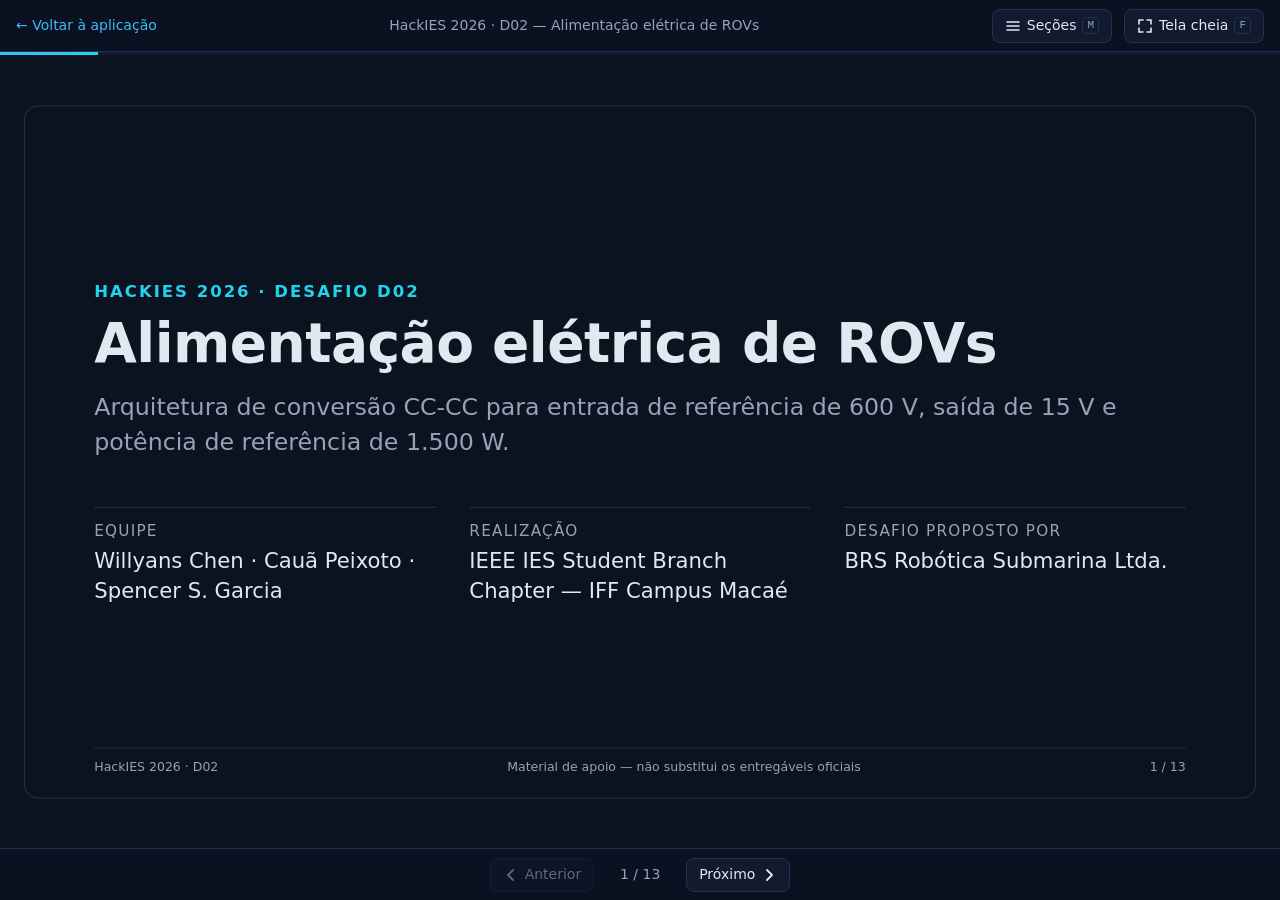
==== apresentacao.html @ ec5c9dd7 "Aplicação de gestão do projeto HackIES 2026 (D02) Painel, solicitações (Kanban), gastos com cotações" ====
<!DOCTYPE html>
<html lang="pt-BR">
<head>
<meta charset="utf-8">
<meta name="viewport" content="width=device-width, initial-scale=1">
<title>Apresentação D02 — HackIES 2026</title>
<meta name="description" content="Apresentação de apoio do Desafio D02 (Alimentação elétrica de ROVs) — HackIES 2026. Material de apoio; não substitui os entregáveis oficiais.">
<!--
  APRESENTAÇÃO D02 — HackIES 2026
  Arquivo único e autocontido (sem dependências externas). Abre via file:// e offline.

  COMO EDITAR
  - Cada slide é uma <section class="slide" data-title="..."> dentro de #stage.
    O atributo data-title alimenta o menu de seções. A ordem no HTML é a ordem dos slides.
  - Para adicionar um slide, copie uma <section> existente; numeração, menu e progresso se ajustam sozinhos.
  - Etiquetas de natureza da informação (use sempre que apresentar um dado):
      <span class="tag tag--guia">Confirmado no guia</span>
      <span class="tag tag--brs">Informado pela BRS</span>
      <span class="tag tag--calc">Cálculo teórico</span>
      <span class="tag tag--hip">Hipótese</span>
      <span class="tag tag--pend">Pendente</span>
      <span class="tag tag--dev">Em desenvolvimento</span>
  - Regra: não inserir resultados, gráficos, medições ou fotos que não existam.
    Simulação é simulação; estimativa é estimativa (ver guia, p. 2 e p. 6).

  ATALHOS: ←/→, PageUp/PageDown, Espaço (Shift+Espaço volta), Home/End, M (menu), F (tela cheia), Esc (fecha o menu).
  DEEP LINK: apresentacao.html#3 abre o slide 3.
-->
<style>
  :root {
    --bg: #0b1220;
    --surface: #111a2e;
    --surface-2: #16223b;
    --line: #23324f;
    --text: #e2e8f0;
    --muted: #94a3b8;
    --accent: #38bdf8;
    --accent-2: #22d3ee;
    --tag-guia: #22d3ee;
    --tag-brs: #60a5fa;
    --tag-calc: #a5b4fc;
    --tag-hip: #fbbf24;
    --tag-pend: #fb923c;
    --tag-dev: #94a3b8;
    --font: system-ui, -apple-system, "Segoe UI", Roboto, "Helvetica Neue", Arial, "Noto Sans", sans-serif;
    --mono: ui-monospace, SFMono-Regular, Consolas, "Liberation Mono", Menlo, monospace;
    --chrome-h: 52px;
  }
  * { box-sizing: border-box; }
  html, body { height: 100%; }
  body {
    margin: 0;
    background: var(--bg);
    color: var(--text);
    font-family: var(--font);
    line-height: 1.45;
    display: flex;
    flex-direction: column;
    overflow: hidden;
    -webkit-font-smoothing: antialiased;
  }
  a { color: var(--accent); }
  a:hover { color: var(--accent-2); }
  button { font: inherit; color: inherit; }
  :focus-visible { outline: 2px solid var(--accent-2); outline-offset: 2px; }

  /* ---------- Barra superior ---------- */
  .topbar {
    flex: 0 0 var(--chrome-h);
    display: flex;
    align-items: center;
    gap: 12px;
    padding: 0 16px;
    border-bottom: 1px solid var(--line);
    background: rgba(11, 18, 32, .92);
    transition: opacity .25s;
    z-index: 5;
  }
  .back { font-size: 14px; text-decoration: none; white-space: nowrap; }
  .topbar-title {
    flex: 1;
    min-width: 0;
    font-size: 14px;
    color: var(--muted);
    white-space: nowrap;
    overflow: hidden;
    text-overflow: ellipsis;
    text-align: center;
  }
  .icon-btn {
    display: inline-flex;
    align-items: center;
    gap: 6px;
    height: 34px;
    padding: 0 12px;
    border: 1px solid var(--line);
    border-radius: 8px;
    background: var(--surface);
    cursor: pointer;
    font-size: 14px;
  }
  .icon-btn:hover:not(:disabled) { border-color: var(--accent); }
  .icon-btn:disabled { opacity: .4; cursor: default; }
  .icon-btn svg { width: 16px; height: 16px; }
  .kbd { font-family: var(--mono); font-size: 11px; color: var(--muted); border: 1px solid var(--line); border-radius: 4px; padding: 0 4px; }

  /* ---------- Progresso ---------- */
  .progress { flex: 0 0 3px; background: var(--surface); }
  .progress-bar { height: 100%; width: 0; background: linear-gradient(90deg, var(--accent), var(--accent-2)); transition: width .2s; }

  /* ---------- Área de slides (padrão = celular: empilhado e rolável) ---------- */
  .viewport {
    flex: 1;
    min-height: 0;
    position: relative;
    overflow-y: auto;
    -webkit-overflow-scrolling: touch;
  }
  .stage { position: relative; width: 100%; font-size: 16px; padding: 20px 16px 16px; }
  .slide { display: none; }
  .slide.active { display: block; }
  .slide-footer {
    display: flex;
    justify-content: space-between;
    gap: 12px;
    margin-top: 28px;
    padding-top: 10px;
    border-top: 1px solid var(--line);
    font-size: 12px;
    color: var(--muted);
  }

  /* ---------- Controles inferiores ---------- */
  .controls {
    flex: 0 0 var(--chrome-h);
    display: flex;
    align-items: center;
    justify-content: center;
    gap: 14px;
    border-top: 1px solid var(--line);
    background: rgba(11, 18, 32, .92);
    transition: opacity .25s;
    z-index: 5;
  }
  .counter { min-width: 64px; text-align: center; font-variant-numeric: tabular-nums; font-size: 14px; color: var(--muted); }

  /* Em tela cheia, a interface some após alguns segundos sem movimento */
  body.is-fs.idle .topbar, body.is-fs.idle .controls { opacity: 0; pointer-events: none; }
  body.is-fs.idle { cursor: none; }

  /* ---------- Menu de seções ---------- */
  .backdrop { position: fixed; inset: 0; background: rgba(2, 6, 15, .55); opacity: 0; pointer-events: none; transition: opacity .2s; z-index: 9; }
  .backdrop.open { opacity: 1; pointer-events: auto; }
  .drawer {
    position: fixed;
    top: 0; left: 0; bottom: 0;
    width: min(340px, 88vw);
    background: var(--surface);
    border-right: 1px solid var(--line);
    transform: translateX(-102%);
    transition: transform .2s;
    z-index: 10;
    display: flex;
    flex-direction: column;
  }
  .drawer.open { transform: none; }
  .drawer-head { display: flex; align-items: center; justify-content: space-between; padding: 14px 16px; border-bottom: 1px solid var(--line); }
  .drawer-head h2 { margin: 0; font-size: 15px; }
  .drawer ol { list-style: none; margin: 0; padding: 8px; overflow-y: auto; flex: 1; }
  .drawer li button {
    width: 100%;
    display: flex;
    gap: 10px;
    align-items: baseline;
    text-align: left;
    padding: 9px 10px;
    border: 0;
    border-radius: 8px;
    background: transparent;
    cursor: pointer;
    font-size: 14px;
  }
  .drawer li button:hover { background: var(--surface-2); }
  .drawer li button[aria-current="true"] { background: var(--surface-2); color: var(--accent-2); }
  .drawer li .n { font-family: var(--mono); font-size: 12px; color: var(--muted); min-width: 22px; }
  .drawer-legend { border-top: 1px solid var(--line); padding: 12px 16px 16px; font-size: 12px; color: var(--muted); }
  .drawer-legend p { margin: 0 0 8px; }
  .drawer-legend .tags { display: flex; flex-wrap: wrap; gap: 6px; font-size: 18px; }

  /* ---------- Tipografia dos slides ---------- */
  .eyebrow { margin: 0 0 .4em; font-size: .78em; font-weight: 600; letter-spacing: .12em; text-transform: uppercase; color: var(--accent-2); }
  .slide h1 { margin: 0 0 .3em; font-size: 2.1em; line-height: 1.1; letter-spacing: -.01em; }
  .slide h2 { margin: 0 0 .55em; font-size: 1.55em; line-height: 1.15; letter-spacing: -.01em; }
  .slide h3 { margin: 0 0 .45em; font-size: 1em; color: var(--accent); }
  .slide p { margin: 0 0 .6em; }
  .slide ul, .slide ol.list { margin: 0 0 .6em; padding-left: 1.15em; }
  .slide li { margin: 0 0 .35em; }
  .lead { font-size: 1.12em; color: var(--muted); max-width: 46em; }
  .muted { color: var(--muted); }
  .small { font-size: .78em; }
  .source { font-size: .7em; color: var(--muted); margin-top: .8em; }
  .title-row { display: flex; flex-wrap: wrap; align-items: center; gap: .3em .6em; margin-bottom: .55em; }
  .title-row h2 { margin: 0; }

  /* ---------- Etiquetas ---------- */
  .tag {
    display: inline-flex;
    align-items: center;
    gap: .4em;
    font-size: .62em;
    font-weight: 600;
    letter-spacing: .02em;
    line-height: 1.5;
    padding: .1em .65em;
    border-radius: 999px;
    border: 1px solid currentColor;
    white-space: nowrap;
    vertical-align: middle;
  }
  .tag::before { content: ""; width: .5em; height: .5em; border-radius: 50%; background: currentColor; }
  .tag--guia { color: var(--tag-guia); }
  .tag--brs { color: var(--tag-brs); }
  .tag--calc { color: var(--tag-calc); }
  .tag--hip { color: var(--tag-hip); }
  .tag--pend { color: var(--tag-pend); }
  .tag--dev { color: var(--tag-dev); }

  /* ---------- Componentes ---------- */
  .grid { display: grid; gap: 1em; grid-template-columns: 1fr; }
  .card { background: var(--surface); border: 1px solid var(--line); border-radius: 12px; padding: .85em 1em; }
  .card > :last-child { margin-bottom: 0; }
  .card ul { font-size: .9em; }
  .card .card-head { display: flex; justify-content: space-between; align-items: center; gap: .5em; margin-bottom: .45em; }
  .card .card-head h3 { margin: 0; }
  .stat { background: var(--surface); border: 1px solid var(--line); border-radius: 12px; padding: .7em .9em; }
  .stat .value { display: block; font-size: 1.7em; font-weight: 700; color: var(--accent-2); font-variant-numeric: tabular-nums; line-height: 1.1; }
  .stat .label { display: block; font-size: .78em; color: var(--muted); }
  blockquote { margin: 0 0 .9em; padding: .6em 1em; border-left: 3px solid var(--accent); background: var(--surface); border-radius: 0 10px 10px 0; font-size: 1.02em; }
  blockquote cite { display: block; margin-top: .3em; font-style: normal; font-size: .72em; color: var(--muted); }
  table { width: 100%; border-collapse: collapse; font-size: .82em; }
  th, td { text-align: left; padding: .42em .6em; border-bottom: 1px solid var(--line); vertical-align: middle; }
  th { color: var(--muted); font-weight: 600; font-size: .9em; }
  td.num, th.num { text-align: right; font-variant-numeric: tabular-nums; white-space: nowrap; }
  .table-wrap { overflow-x: auto; }
  .formula { font-family: var(--mono); font-size: .82em; color: var(--muted); }
  .chips { display: flex; flex-wrap: wrap; gap: .5em; }
  .chip { background: var(--surface); border: 1px solid var(--line); border-radius: 10px; padding: .45em .8em; font-size: .9em; }
  .note { border: 1px dashed var(--line); border-radius: 10px; padding: .6em .9em; font-size: .82em; color: var(--muted); }

  /* Capa */
  .cover-grid { display: grid; gap: .8em; grid-template-columns: 1fr; margin-top: 1.6em; }
  .cover-grid div { border-top: 1px solid var(--line); padding-top: .6em; }
  .cover-grid .label { display: block; font-size: .72em; letter-spacing: .08em; text-transform: uppercase; color: var(--muted); margin-bottom: .2em; }

  /* Linha do tempo */
  .timeline { list-style: none; margin: 0; padding: 0; border-left: 2px solid var(--line); }
  .timeline li { position: relative; padding: 0 0 .85em 1.1em; margin: 0; }
  .timeline li::before { content: ""; position: absolute; left: -7px; top: .45em; width: 12px; height: 12px; border-radius: 50%; background: var(--bg); border: 2px solid var(--accent); }
  .timeline li.key::before { background: var(--accent-2); border-color: var(--accent-2); }
  .timeline .date { display: block; font-weight: 700; color: var(--accent-2); font-variant-numeric: tabular-nums; }
  .timeline .what { display: block; font-size: .92em; }

  /* Diagrama */
  .diagram { width: 100%; height: auto; display: block; }
  .diagram--h { display: none; }
  .diagram .blk { fill: var(--surface); stroke: #334155; stroke-width: 2; }
  .diagram .blk--key { stroke: var(--accent-2); stroke-width: 2.5; }
  .diagram .blk--ext { fill: var(--surface-2); }
  .diagram .bottle { fill: rgba(56, 189, 248, .05); stroke: var(--accent); stroke-width: 2; stroke-dasharray: 9 7; }
  .diagram .bottle-label { fill: var(--accent); font-size: 15px; font-weight: 700; letter-spacing: .04em; }
  .diagram .t-title { fill: var(--text); font-size: 19px; font-weight: 700; font-family: var(--font); }
  .diagram .t-sub { fill: var(--muted); font-size: 15px; font-family: var(--font); }
  .diagram .t-legend { fill: var(--muted); font-size: 15px; font-family: var(--font); }
  .diagram .arrow { stroke: var(--accent); stroke-width: 2.5; fill: none; }
  .diagram .arrowhead { fill: var(--accent); }

  /* ---------- Desktop: palco 16:9 escalável ---------- */
  @media (min-width: 900px) and (min-height: 500px) {
    .viewport { overflow: hidden; }
    .stage {
      position: absolute;
      left: 50%;
      top: 50%;
      width: 1280px;
      height: 720px;
      padding: 0;
      font-size: 22px;
      transform-origin: center center;
      transform: translate(-50%, -50%);
      background: var(--bg);
      border: 1px solid var(--line);
      border-radius: 14px;
      overflow: hidden;
    }
    .slide {
      display: block;
      position: absolute;
      inset: 0;
      padding: 52px 72px 70px;
      opacity: 0;
      visibility: hidden;
      transition: opacity .22s ease, visibility 0s linear .22s;
    }
    .slide.active { opacity: 1; visibility: visible; transition: opacity .22s ease, visibility 0s; }
    .slide-footer {
      position: absolute;
      left: 72px; right: 72px; bottom: 22px;
      margin: 0;
      font-size: 13px;
      z-index: 2;
    }
    .slide h1 { font-size: 2.6em; }
    .cols-2 { grid-template-columns: 1fr 1fr; }
    .cols-2-wide { grid-template-columns: 1.15fr .85fr; }
    .cols-3 { grid-template-columns: repeat(3, 1fr); }
    .cols-4 { grid-template-columns: repeat(4, 1fr); }
    .stats-3 { grid-template-columns: repeat(3, 1fr); }
    .cover-grid { grid-template-columns: repeat(3, 1fr); gap: 1.6em; }
    .slide.slide-cover { display: flex; flex-direction: column; justify-content: center; }
    .diagram--h { display: block; }
    .diagram--v { display: none; }
  }

  /* Telas estreitas: botões só com ícone na barra superior */
  @media (max-width: 640px) {
    .topbar { gap: 8px; padding: 0 12px; }
    .topbar-title { visibility: hidden; }
    .topbar .icon-btn .lbl, .topbar .kbd { display: none; }
    .topbar .icon-btn { padding: 0 10px; }
  }

  @media (prefers-reduced-motion: reduce) {
    *, *::before, *::after { transition: none !important; animation: none !important; }
  }

  @media print {
    body { display: block; overflow: visible; background: #fff; }
    .topbar, .controls, .progress, .drawer, .backdrop { display: none !important; }
    .viewport { overflow: visible; }
    .stage { position: static !important; transform: none !important; width: auto !important; height: auto !important; border: 0; }
    .slide { display: block !important; position: relative !important; opacity: 1 !important; visibility: visible !important; page-break-after: always; padding: 24px !important; }
  }
</style>
</head>
<body>

<header class="topbar">
  <a class="back" href="index.html#/">← Voltar à aplicação</a>
  <div class="topbar-title">HackIES 2026 · D02 — Alimentação elétrica de ROVs</div>
  <button class="icon-btn" id="btn-menu" type="button" aria-controls="menu" aria-expanded="false" aria-label="Menu de seções" title="Menu de seções (M)">
    <svg viewBox="0 0 16 16" aria-hidden="true"><path d="M2 4h12M2 8h12M2 12h12" stroke="currentColor" stroke-width="1.6" stroke-linecap="round"/></svg>
    <span class="lbl">Seções</span> <span class="kbd">M</span>
  </button>
  <button class="icon-btn" id="btn-fs" type="button" aria-label="Tela cheia" title="Tela cheia (F)">
    <svg viewBox="0 0 16 16" aria-hidden="true"><path d="M2 6V2h4M10 2h4v4M14 10v4h-4M6 14H2v-4" stroke="currentColor" stroke-width="1.6" fill="none" stroke-linecap="round"/></svg>
    <span class="lbl">Tela cheia</span> <span class="kbd">F</span>
  </button>
</header>

<div class="progress" role="progressbar" aria-label="Progresso da apresentação" aria-valuemin="1" aria-valuemax="13" aria-valuenow="1" id="progress">
  <div class="progress-bar" id="progress-bar"></div>
</div>

<main class="viewport" id="viewport">
  <div class="stage" id="stage" aria-roledescription="apresentação">

    <!-- ============================================================
         SLIDE 1 — CAPA
         ============================================================ -->
    <section class="slide slide-cover" data-title="Capa">
      <p class="eyebrow">HackIES 2026 · Desafio D02</p>
      <h1>Alimentação elétrica de ROVs</h1>
      <p class="lead">Arquitetura de conversão CC-CC para entrada de referência de 600 V, saída de 15 V e potência de referência de 1.500 W.</p>
      <div class="cover-grid">
        <div><span class="label">Equipe</span>Willyans Chen · Cauã Peixoto · Spencer S. Garcia</div>
        <div><span class="label">Realização</span>IEEE IES Student Branch Chapter — IFF Campus Macaé</div>
        <div><span class="label">Desafio proposto por</span>BRS Robótica Submarina Ltda.</div>
      </div>
    </section>

    <!-- ============================================================
         SLIDE 2 — CONTEXTO (guia, p. 4 e p. 6)
         ============================================================ -->
    <section class="slide" data-title="Contexto do desafio">
      <p class="eyebrow">Contexto</p>
      <h2>O sistema de alimentação apresentado pela BRS</h2>
      <div class="grid cols-2">
        <div class="card">
          <div class="card-head"><h3>O que foi informado</h3><span class="tag tag--brs">Informado pela BRS</span></div>
          <ul>
            <li>O sistema recebe aproximadamente <strong>600 V em corrente contínua</strong>.</li>
            <li>Realiza a conversão para cerca de <strong>15 V</strong>.</li>
            <li>Potência de referência de <strong>1.500 W</strong>.</li>
            <li>O conjunto fica em um invólucro que a empresa chama de <strong>“garrafa de alimentação”</strong>.</li>
          </ul>
        </div>
        <div class="card">
          <div class="card-head"><h3>Problema central e recorte</h3><span class="tag tag--guia">Confirmado no guia</span></div>
          <ul>
            <li>Conceber uma arquitetura de alimentação adequada ao ROV e às cargas atendidas.</li>
            <li>O recorte prioriza a análise do sistema existente e uma proposta de conversão de energia, <strong>em nível conceitual</strong>.</li>
            <li>A entrega pode ser conceitual ou simulada; não se exige fabricar ou energizar um conversor de 600 V e 1.500 W.</li>
            <li>A BRS indicou a possibilidade de demonstrar um conjunto desmontado — a confirmar pela organização.</li>
          </ul>
        </div>
      </div>
      <p class="source">Fonte: Guia “Desafios e Premiações” v1.1, p. 4 e p. 6.</p>
    </section>

    <!-- ============================================================
         SLIDE 3 — REQUISITOS CONHECIDOS × PENDENTES (guia, p. 4)
         ============================================================ -->
    <section class="slide" data-title="Requisitos conhecidos e pendentes">
      <p class="eyebrow">Requisitos</p>
      <h2>O que sabemos e o que ainda falta definir</h2>
      <div class="table-wrap">
        <table>
          <thead>
            <tr><th>Parâmetro</th><th>Valor de referência</th><th>Origem</th></tr>
          </thead>
          <tbody>
            <tr><td>Tensão de entrada</td><td>≈ 600 V CC</td><td><span class="tag tag--brs">Informado pela BRS</span></td></tr>
            <tr><td>Tensão de saída</td><td>≈ 15 V CC, exclusivamente</td><td><span class="tag tag--guia">Confirmado no guia</span></td></tr>
            <tr><td>Potência</td><td>1.500 W (referência)</td><td><span class="tag tag--guia">Confirmado no guia</span></td></tr>
            <tr><td>Corrente de saída</td><td>100 A (1.500 W ÷ 15 V)</td><td><span class="tag tag--calc">Cálculo teórico</span></td></tr>
            <tr><td>Acondicionamento</td><td>“Garrafa de alimentação”</td><td><span class="tag tag--brs">Informado pela BRS</span></td></tr>
            <tr><td>Múltiplas tensões simultâneas</td><td>Não exigidas neste recorte</td><td><span class="tag tag--guia">Confirmado no guia</span></td></tr>
            <tr><td>Faixa de tensão de entrada</td><td>Não detalhada</td><td><span class="tag tag--pend">Pendente</span></td></tr>
            <tr><td>Regime de carga</td><td>Não detalhado</td><td><span class="tag tag--pend">Pendente</span></td></tr>
            <tr><td>Dimensões</td><td>Não detalhadas</td><td><span class="tag tag--pend">Pendente</span></td></tr>
            <tr><td>Interfaces</td><td>Não detalhadas</td><td><span class="tag tag--pend">Pendente</span></td></tr>
          </tbody>
        </table>
      </div>
      <p class="source">Itens pendentes deverão ser tratados como hipóteses de projeto, sem pressupor especificações confirmadas (guia, p. 4 e p. 6).</p>
    </section>

    <!-- ============================================================
         SLIDE 4 — O PROBLEMA DE ENGENHARIA
         Números = cálculo teórico; rendimentos = hipóteses sem validação.
         ============================================================ -->
    <section class="slide" data-title="O problema de engenharia">
      <p class="eyebrow">Problema de engenharia</p>
      <h2>Converter 600 V em 15 V com 1.500 W</h2>
      <div class="grid cols-2">
        <div>
          <blockquote class="small">
            Como converter a entrada de referência de 600 V CC em 15 V CC, com 1.500 W, de forma fundamentada, integrada ao ROV e viável?
            <cite>Pergunta orientadora do D02 (guia, p. 4), resumida.</cite>
          </blockquote>
          <div class="title-row"><span class="tag tag--calc">Cálculo teórico</span></div>
          <div class="grid stats-3">
            <div class="stat"><span class="value">100 A</span><span class="label">corrente de saída<br>1.500 W ÷ 15 V</span></div>
            <div class="stat"><span class="value">40 : 1</span><span class="label">razão de tensões<br>600 V ÷ 15 V</span></div>
            <div class="stat"><span class="value">2,5 A</span><span class="label">entrada ideal (η = 100%)<br>1.500 W ÷ 600 V</span></div>
          </div>
          <h3 style="margin-top:.8em">Pontos a investigar <span class="tag tag--pend">Pendente</span></h3>
          <ul class="small">
            <li>Que isolamento é necessário entre o lado de 600 V e a saída de 15 V?</li>
            <li>Como limitar as perdas de condução com 100 A no lado de baixa tensão?</li>
            <li>Como retirar o calor das perdas de dentro de um invólucro selado?</li>
          </ul>
        </div>
        <div class="card" style="align-self:start">
          <h3>Perdas a dissipar</h3>
          <p style="margin:0 0 .5em"><span class="tag tag--hip">Hipótese de rendimento, sem validação</span></p>
          <table>
            <thead><tr><th>η (hipótese)</th><th class="num">Potência de entrada</th><th class="num">Perdas</th></tr></thead>
            <tbody>
              <tr><td>90%</td><td class="num">1.666,7 W</td><td class="num">166,7 W</td></tr>
              <tr><td>93%</td><td class="num">1.612,9 W</td><td class="num">112,9 W</td></tr>
              <tr><td>95%</td><td class="num">1.578,9 W</td><td class="num">78,9 W</td></tr>
              <tr><td>97%</td><td class="num">1.546,4 W</td><td class="num">46,4 W</td></tr>
            </tbody>
          </table>
          <p class="formula" style="margin:.6em 0 .3em">P<sub>perdas</sub> = P<sub>out</sub> · (1/η − 1), com P<sub>out</sub> = 1.500 W</p>
          <p class="small muted" style="margin:0">Valores ilustrativos: o rendimento real depende da topologia e dos componentes, ainda não definidos.</p>
        </div>
      </div>
    </section>

    <!-- ============================================================
         SLIDE 5 — PESQUISA E FUNDAMENTAÇÃO
         Atualizar o estado de cada área conforme a base de conhecimento (Obsidian).
         ============================================================ -->
    <section class="slide" data-title="Pesquisa e fundamentação">
      <p class="eyebrow">Pesquisa e fundamentação</p>
      <h2>Quatro áreas de conhecimento</h2>
      <div class="grid cols-4">
        <div class="card">
          <div class="card-head"><h3>Eletrônica de Potência</h3></div>
          <ul><li>Conversores CC-CC e topologias</li><li>Semicondutores e magnéticos</li><li>Perdas, controle e proteção</li></ul>
          <span class="tag tag--pend">Não pesquisado / em início</span>
        </div>
        <div class="card">
          <div class="card-head"><h3>Sistemas de Alimentação para ROV</h3></div>
          <ul><li>Arquitetura e umbilical</li><li>Distribuição e integração com cargas</li><li>Condições submarinas</li></ul>
          <span class="tag tag--pend">Não pesquisado / em início</span>
        </div>
        <div class="card">
          <div class="card-head"><h3>Engenharia Térmica e Segurança</h3></div>
          <ul><li>Dissipação térmica</li><li>Isolamento galvânico</li><li>Falhas, confiabilidade e normas</li></ul>
          <span class="tag tag--pend">Não pesquisado / em início</span>
        </div>
        <div class="card">
          <div class="card-head"><h3>Análise de Viabilidade</h3></div>
          <ul><li>Comparação de arquiteturas</li><li>Custos, dimensões e peso</li><li>Componentes e manutenção</li></ul>
          <span class="tag tag--pend">Não pesquisado / em início</span>
        </div>
      </div>
      <p class="note" style="margin-top:1em">Estado em 11/11/2026. Fontes, sínteses e matriz de evidências ficam na base de conhecimento do projeto (Obsidian). Nenhuma fonte técnica foi incorporada até esta data.</p>
    </section>

    <!-- ============================================================
         SLIDE 6 — COMPARAÇÃO DE ARQUITETURAS (em desenvolvimento)
         ============================================================ -->
    <section class="slide" data-title="Comparação de arquiteturas">
      <p class="eyebrow">Comparação de arquiteturas</p>
      <div class="title-row"><h2>Como as alternativas serão comparadas</h2><span class="tag tag--dev">Em desenvolvimento</span></div>
      <p class="lead">As arquiteturas candidatas serão definidas a partir da pesquisa. A comparação usará os indicadores sugeridos pela BRS, sempre com as condições de análise declaradas.</p>
      <div class="chips" style="margin:1em 0">
        <span class="chip">Rendimento estimado</span>
        <span class="chip">Perdas</span>
        <span class="chip">Regulação da saída</span>
        <span class="chip">Capacidade de atender à carga</span>
        <span class="chip">Dimensões</span>
        <span class="chip">Manutenção</span>
        <span class="chip">Custo</span>
      </div>
      <div class="grid cols-2">
        <div class="card">
          <h3>Também serão avaliados</h3>
          <p class="small">Aspectos de isolamento, proteção e dissipação térmica pertinentes a cada conceito, e como seriam verificados (resultado esperado, guia p. 4).</p>
        </div>
        <div class="card">
          <h3>Alternativas candidatas</h3>
          <p class="small muted">A definir após a pesquisa bibliográfica. Nenhuma topologia foi escolhida.</p>
        </div>
      </div>
      <p class="source">Os indicadores são referências para análise e não constituem critérios de pontuação (guia, p. 4).</p>
    </section>

    <!-- ============================================================
         SLIDE 7 — DIAGRAMA DE BLOCOS CONCEITUAL
         Dois SVGs editáveis: horizontal (desktop) e vertical (celular).
         Ao definir a topologia, atualize o bloco "Conversão CC-CC" nos DOIS.
         ============================================================ -->
    <section class="slide" data-title="Diagrama de blocos">
      <p class="eyebrow">Arquitetura conceitual</p>
      <div class="title-row"><h2>Diagrama de blocos</h2><span class="tag tag--dev">Em desenvolvimento</span></div>

      <!-- Versão horizontal (desktop) -->
      <svg class="diagram diagram--h" viewBox="0 0 1200 400" role="img" aria-labelledby="dgh-title dgh-desc">
        <title id="dgh-title">Diagrama de blocos genérico do sistema de alimentação</title>
        <desc id="dgh-desc">Entrada de aproximadamente 600 V CC, proteção e filtro de entrada, conversão CC-CC com topologia a definir, saída de 15 V CC até 100 A e distribuição às cargas do ROV. Os três blocos centrais ficam dentro da garrafa de alimentação.</desc>
        <defs>
          <marker id="ah-h" viewBox="0 0 10 10" refX="9" refY="5" markerWidth="8" markerHeight="8" orient="auto-start-reverse">
            <path class="arrowhead" d="M0,0 L10,5 L0,10 z"/>
          </marker>
        </defs>
        <!-- Garrafa de alimentação (fronteira ilustrativa) -->
        <rect class="bottle" x="236" y="70" width="718" height="250" rx="18"/>
        <text class="bottle-label" x="256" y="100">GARRAFA DE ALIMENTAÇÃO</text>
        <!-- Blocos -->
        <rect class="blk blk--ext" x="16" y="140" width="190" height="120" rx="10"/>
        <text class="t-title" x="111" y="188" text-anchor="middle">Entrada</text>
        <text class="t-sub" x="111" y="214" text-anchor="middle">≈ 600 V CC</text>
        <text class="t-sub" x="111" y="236" text-anchor="middle">umbilical (hipótese)</text>

        <rect class="blk" x="266" y="140" width="200" height="120" rx="10"/>
        <text class="t-title" x="366" y="188" text-anchor="middle">Proteção</text>
        <text class="t-sub" x="366" y="214" text-anchor="middle">e filtro de entrada</text>

        <rect class="blk blk--key" x="496" y="140" width="210" height="120" rx="10"/>
        <text class="t-title" x="601" y="188" text-anchor="middle">Conversão CC-CC</text>
        <text class="t-sub" x="601" y="214" text-anchor="middle">topologia a definir</text>

        <rect class="blk" x="736" y="140" width="190" height="120" rx="10"/>
        <text class="t-title" x="831" y="188" text-anchor="middle">Saída</text>
        <text class="t-sub" x="831" y="214" text-anchor="middle">15 V CC</text>
        <text class="t-sub" x="831" y="236" text-anchor="middle">até 100 A</text>

        <rect class="blk blk--ext" x="990" y="140" width="194" height="120" rx="10"/>
        <text class="t-title" x="1087" y="188" text-anchor="middle">Distribuição</text>
        <text class="t-sub" x="1087" y="214" text-anchor="middle">às cargas do ROV</text>
        <!-- Setas -->
        <line class="arrow" x1="206" y1="200" x2="264" y2="200" marker-end="url(#ah-h)"/>
        <line class="arrow" x1="466" y1="200" x2="494" y2="200" marker-end="url(#ah-h)"/>
        <line class="arrow" x1="706" y1="200" x2="734" y2="200" marker-end="url(#ah-h)"/>
        <line class="arrow" x1="926" y1="200" x2="988" y2="200" marker-end="url(#ah-h)"/>
        <!-- Legenda -->
        <text class="t-legend" x="600" y="368" text-anchor="middle">Diagrama genérico — topologia ainda não definida. A fronteira da garrafa é ilustrativa.</text>
      </svg>

      <!-- Versão vertical (celular) -->
      <svg class="diagram diagram--v" viewBox="0 0 360 660" role="img" aria-labelledby="dgv-title dgv-desc">
        <title id="dgv-title">Diagrama de blocos genérico do sistema de alimentação</title>
        <desc id="dgv-desc">Entrada de aproximadamente 600 V CC, proteção e filtro de entrada, conversão CC-CC com topologia a definir, saída de 15 V CC até 100 A e distribuição às cargas do ROV. Os três blocos centrais ficam dentro da garrafa de alimentação.</desc>
        <defs>
          <marker id="ah-v" viewBox="0 0 10 10" refX="9" refY="5" markerWidth="8" markerHeight="8" orient="auto-start-reverse">
            <path class="arrowhead" d="M0,0 L10,5 L0,10 z"/>
          </marker>
        </defs>
        <rect class="bottle" x="20" y="118" width="320" height="346" rx="16"/>
        <text class="bottle-label" transform="translate(34 291) rotate(-90)" text-anchor="middle" style="font-size:13px">GARRAFA DE ALIMENTAÇÃO</text>

        <rect class="blk blk--ext" x="40" y="10" width="280" height="80" rx="10"/>
        <text class="t-title" x="180" y="42" text-anchor="middle">Entrada · ≈ 600 V CC</text>
        <text class="t-sub" x="180" y="68" text-anchor="middle">umbilical (hipótese)</text>

        <rect class="blk" x="40" y="158" width="280" height="76" rx="10"/>
        <text class="t-title" x="180" y="190" text-anchor="middle">Proteção</text>
        <text class="t-sub" x="180" y="215" text-anchor="middle">e filtro de entrada</text>

        <rect class="blk blk--key" x="40" y="266" width="280" height="76" rx="10"/>
        <text class="t-title" x="180" y="298" text-anchor="middle">Conversão CC-CC</text>
        <text class="t-sub" x="180" y="323" text-anchor="middle">topologia a definir</text>

        <rect class="blk" x="40" y="374" width="280" height="76" rx="10"/>
        <text class="t-title" x="180" y="406" text-anchor="middle">Saída · 15 V CC</text>
        <text class="t-sub" x="180" y="431" text-anchor="middle">até 100 A</text>

        <rect class="blk blk--ext" x="40" y="500" width="280" height="76" rx="10"/>
        <text class="t-title" x="180" y="532" text-anchor="middle">Distribuição</text>
        <text class="t-sub" x="180" y="557" text-anchor="middle">às cargas do ROV</text>

        <line class="arrow" x1="180" y1="90" x2="180" y2="156" marker-end="url(#ah-v)"/>
        <line class="arrow" x1="180" y1="234" x2="180" y2="264" marker-end="url(#ah-v)"/>
        <line class="arrow" x1="180" y1="342" x2="180" y2="372" marker-end="url(#ah-v)"/>
        <line class="arrow" x1="180" y1="450" x2="180" y2="498" marker-end="url(#ah-v)"/>

        <text class="t-legend" x="180" y="612" text-anchor="middle">Diagrama genérico — topologia</text>
        <text class="t-legend" x="180" y="634" text-anchor="middle">ainda não definida. Fronteira ilustrativa.</text>
      </svg>
    </section>

    <!-- ============================================================
         SLIDE 8 — EFICIÊNCIA E LIMITAÇÕES
         Não inserir valores de rendimento aqui antes de existirem cálculos/simulações registrados.
         ============================================================ -->
    <section class="slide" data-title="Eficiência e limitações">
      <p class="eyebrow">Eficiência e limitações</p>
      <div class="title-row"><h2>O que será estimado e como</h2><span class="tag tag--dev">Em desenvolvimento</span></div>
      <div class="grid cols-3">
        <div class="card">
          <h3>O que será estimado</h3>
          <ul>
            <li>Rendimento na condição de referência (600 V, 1.500 W)</li>
            <li>Distribuição das perdas por componente</li>
            <li>Regulação da saída de 15 V</li>
            <li>Comportamento em outros pontos de carga, conforme as hipóteses de regime</li>
          </ul>
        </div>
        <div class="card">
          <h3>Como</h3>
          <ul>
            <li>Cálculo analítico com dados de fabricantes</li>
            <li>Simulação de circuito (ferramenta a definir)</li>
            <li>Condições de análise declaradas em cada resultado</li>
          </ul>
        </div>
        <div class="card">
          <div class="card-head"><h3>Limitações</h3><span class="tag tag--pend">Pendente</span></div>
          <ul>
            <li>Sem protótipo físico: resultados serão estimativas ou simulações, não medições</li>
            <li>Faixa de entrada e regime de carga ainda são hipóteses</li>
            <li>Modelos de perdas dependem de componentes ainda não selecionados</li>
          </ul>
        </div>
      </div>
    </section>

    <!-- ============================================================
         SLIDE 9 — SEGURANÇA E CONFIABILIDADE (guia, p. 4)
         ============================================================ -->
    <section class="slide" data-title="Segurança e confiabilidade">
      <p class="eyebrow">Segurança e confiabilidade</p>
      <div class="title-row"><h2>Itens a verificar</h2><span class="tag tag--pend">Pendente</span></div>
      <div class="grid cols-3">
        <div class="card">
          <h3>Isolamento</h3>
          <ul>
            <li>Necessidade de isolamento galvânico entre a entrada de 600 V e a saída de 15 V</li>
            <li>Requisitos e normas aplicáveis — a pesquisar</li>
          </ul>
          <p class="small muted">Verificação: revisão de normas e literatura; análise do conceito.</p>
        </div>
        <div class="card">
          <h3>Proteção</h3>
          <ul>
            <li>Sobrecorrente e curto-circuito na saída</li>
            <li>Sobretensão e subtensão na entrada</li>
            <li>Comportamento em falha e desligamento seguro</li>
          </ul>
          <p class="small muted">Verificação: análise de modos de falha; simulação dos cenários.</p>
        </div>
        <div class="card">
          <h3>Dissipação térmica</h3>
          <ul>
            <li>Caminho do calor das perdas até o meio externo, através da garrafa</li>
            <li>Temperatura de operação dos componentes</li>
          </ul>
          <p class="small muted">Verificação: balanço térmico por cálculo; simulação térmica, se viável.</p>
        </div>
      </div>
      <p class="source">O guia pede identificar os aspectos de isolamento, proteção e dissipação térmica pertinentes ao conceito e como seriam verificados (p. 4).</p>
    </section>

    <!-- ============================================================
         SLIDE 10 — VIABILIDADE
         ============================================================ -->
    <section class="slide" data-title="Viabilidade">
      <p class="eyebrow">Viabilidade</p>
      <div class="title-row"><h2>Análise preliminar de viabilidade</h2><span class="tag tag--dev">Em desenvolvimento</span></div>
      <div class="grid cols-2">
        <div class="card">
          <h3>Custos</h3>
          <p class="small">Custo estimado da solução a partir de cotações de componentes — a levantar.</p>
        </div>
        <div class="card">
          <h3>Dimensões</h3>
          <p class="small">Compatibilidade com a garrafa de alimentação. Dimensões ainda não detalhadas pela BRS. <span class="tag tag--pend">Pendente</span></p>
        </div>
        <div class="card">
          <h3>Manutenção</h3>
          <p class="small">Acesso, substituição de partes e diagnóstico de falhas — a avaliar.</p>
        </div>
        <div class="card">
          <h3>Componentes</h3>
          <p class="small">Disponibilidade no mercado e prazos de aquisição — a avaliar.</p>
        </div>
      </div>
      <p class="note" style="margin-top:1em">Os gastos da equipe com o desenvolvimento do projeto são acompanhados na aba <strong>Gastos do Projeto</strong> da aplicação. Eles não se confundem com o custo estimado da solução proposta.</p>
    </section>

    <!-- ============================================================
         SLIDE 11 — ETAPAS E CRONOGRAMA (guia, p. 2 e p. 5)
         ============================================================ -->
    <section class="slide" data-title="Etapas e cronograma">
      <p class="eyebrow">Etapas e cronograma</p>
      <div class="title-row"><h2>Cronograma da competição</h2><span class="tag tag--guia">Confirmado no guia</span></div>
      <div class="grid cols-2-wide">
        <ol class="timeline">
          <li><span class="date">09–13/11/2026</span><span class="what">Etapa 1 on-line.</span></li>
          <li><span class="date">11/11/2026</span><span class="what">Visita técnica à BRS, das 8h às 12h, somente o líder de cada equipe.</span></li>
          <li class="key"><span class="date">até 14/11/2026</span><span class="what">Entregas: Documento de Ideação e Vídeo Explicativo da Solução e/ou Protótipo (arts. 26 a 29 do edital). Horário, formatos e links no grupo oficial.</span></li>
          <li class="key"><span class="date">03/12/2026</span><span class="what">Etapa 2 presencial no IFF Campus Macaé, para as 10 equipes classificadas: pitch de até 5 minutos, seguido de perguntas da banca.</span></li>
        </ol>
        <div class="grid">
          <div class="stat"><span class="value">40%</span><span class="label">Etapa 1 na nota final</span></div>
          <div class="stat"><span class="value">60%</span><span class="label">Etapa 2 na nota final</span></div>
          <p class="small muted">O protótipo físico ou funcional não é obrigatório para obter a pontuação máxima na Etapa 1.</p>
        </div>
      </div>
      <p class="source">Fonte: guia, p. 2 e p. 5. Critérios, pesos e desempates seguem o edital vigente.</p>
    </section>

    <!-- ============================================================
         SLIDE 12 — ESTADO ATUAL E PRÓXIMOS PASSOS
         Atualizar a cada avanço real do projeto.
         ============================================================ -->
    <section class="slide" data-title="Estado atual e próximos passos">
      <p class="eyebrow">Estado atual</p>
      <h2>Onde estamos e próximos passos</h2>
      <div class="grid cols-3">
        <div class="card">
          <div class="card-head"><h3>Concluído</h3></div>
          <ul>
            <li>Ambiente de trabalho estruturado: base de conhecimento (Obsidian) e aplicação de gestão da equipe</li>
            <li>Leitura do guia oficial e levantamento de requisitos confirmados e pendentes</li>
          </ul>
        </div>
        <div class="card">
          <div class="card-head"><h3>Em andamento</h3><span class="tag tag--dev">Em desenvolvimento</span></div>
          <ul>
            <li>Início da pesquisa bibliográfica nas quatro áreas</li>
            <li>Obtenção e conferência do edital principal (arts. 26 a 29)</li>
          </ul>
        </div>
        <div class="card">
          <div class="card-head"><h3>Próximos passos</h3></div>
          <ul class="small">
            <li>Registrar as informações da visita técnica à BRS, se obtidas</li>
            <li>Definir hipóteses de projeto para os dados pendentes</li>
            <li>Levantar e comparar arquiteturas candidatas</li>
            <li>Elaborar o Documento de Ideação e o Vídeo Explicativo (até 14/11)</li>
            <li>Preparar o pitch de até 5 minutos (03/12), se classificados</li>
          </ul>
        </div>
      </div>
    </section>

    <!-- ============================================================
         SLIDE 13 — REFERÊNCIAS
         Acrescentar apenas fontes verificadas, com link para a publicação original (DOI, editora, norma).
         ============================================================ -->
    <section class="slide" data-title="Referências">
      <p class="eyebrow">Referências</p>
      <h2>Referências</h2>
      <ol class="list">
        <li>
          IEEE IES STUDENT BRANCH CHAPTER — IFF CAMPUS MACAÉ. <strong>Desafios e Premiações: guia das equipes · HackIES 2026.</strong> Versão 1.1. Macaé: Instituto Federal Fluminense, 1 nov. 2026.
          <a href="../HACKIES%202026/Anexos/Desafios%20e%20Premia%C3%A7%C3%B5es%20-%20HackIES%202026%20(v1.1).pdf" target="_blank" rel="noopener">Abrir PDF</a>
          <span class="small muted">(arquivo local do vault)</span>
        </li>
        <li>
          <strong>Edital HACKIES 2026</strong> — documento principal da competição; prevalece sobre o guia. <span class="small muted">Não incluído no repositório.</span> <span class="tag tag--pend">Pendente</span>
        </li>
      </ol>
      <p class="note" style="margin-top:1.2em">Fontes técnicas (artigos, normas, documentação de fabricantes) serão adicionadas à medida que forem verificadas e registradas na matriz de evidências da base de conhecimento.</p>
    </section>

    <!-- Rodapé comum a todos os slides -->
    <footer class="slide-footer" aria-hidden="true">
      <span>HackIES 2026 · D02</span>
      <span>Material de apoio — não substitui os entregáveis oficiais</span>
      <span id="footer-count">1 / 13</span>
    </footer>
  </div>
</main>

<nav class="controls" aria-label="Navegação dos slides">
  <button class="icon-btn" id="btn-prev" type="button" title="Anterior (←)" aria-label="Slide anterior">
    <svg viewBox="0 0 16 16" aria-hidden="true"><path d="M10 3L5 8l5 5" stroke="currentColor" stroke-width="1.8" fill="none" stroke-linecap="round" stroke-linejoin="round"/></svg>
    <span>Anterior</span>
  </button>
  <span class="counter" id="counter" aria-live="polite">1 / 13</span>
  <button class="icon-btn" id="btn-next" type="button" title="Próximo (→)" aria-label="Próximo slide">
    <span>Próximo</span>
    <svg viewBox="0 0 16 16" aria-hidden="true"><path d="M6 3l5 5-5 5" stroke="currentColor" stroke-width="1.8" fill="none" stroke-linecap="round" stroke-linejoin="round"/></svg>
  </button>
</nav>

<div class="backdrop" id="backdrop"></div>
<aside class="drawer" id="menu" aria-label="Seções da apresentação" aria-hidden="true">
  <div class="drawer-head">
    <h2>Seções</h2>
    <button class="icon-btn" id="btn-close-menu" type="button" aria-label="Fechar menu">Fechar <span class="kbd">Esc</span></button>
  </div>
  <ol id="menu-list"></ol>
  <div class="drawer-legend">
    <p>Natureza da informação</p>
    <div class="tags">
      <span class="tag tag--guia">Confirmado no guia</span>
      <span class="tag tag--brs">Informado pela BRS</span>
      <span class="tag tag--calc">Cálculo teórico</span>
      <span class="tag tag--hip">Hipótese</span>
      <span class="tag tag--pend">Pendente</span>
      <span class="tag tag--dev">Em desenvolvimento</span>
    </div>
  </div>
</aside>

<script>
(function () {
  'use strict';

  var slides = Array.prototype.slice.call(document.querySelectorAll('#stage > .slide'));
  var total = slides.length;
  var current = -1;

  var stage = document.getElementById('stage');
  var viewport = document.getElementById('viewport');
  var counter = document.getElementById('counter');
  var footerCount = document.getElementById('footer-count');
  var progress = document.getElementById('progress');
  var bar = document.getElementById('progress-bar');
  var btnPrev = document.getElementById('btn-prev');
  var btnNext = document.getElementById('btn-next');
  var btnMenu = document.getElementById('btn-menu');
  var btnCloseMenu = document.getElementById('btn-close-menu');
  var btnFs = document.getElementById('btn-fs');
  var drawer = document.getElementById('menu');
  var backdrop = document.getElementById('backdrop');
  var menuList = document.getElementById('menu-list');

  var desktopMQ = window.matchMedia('(min-width: 900px) and (min-height: 500px)');
  var STAGE_W = 1280, STAGE_H = 720, MARGIN = 24;

  progress.setAttribute('aria-valuemax', String(total));

  /* ---------- Menu de seções ---------- */
  var menuButtons = slides.map(function (s, i) {
    var li = document.createElement('li');
    var b = document.createElement('button');
    b.type = 'button';
    var n = document.createElement('span');
    n.className = 'n';
    n.textContent = String(i + 1);
    var t = document.createElement('span');
    t.textContent = s.getAttribute('data-title') || ('Slide ' + (i + 1));
    b.appendChild(n);
    b.appendChild(t);
    b.addEventListener('click', function () { go(i); closeMenu(); });
    li.appendChild(b);
    menuList.appendChild(li);

    s.setAttribute('aria-roledescription', 'slide');
    s.setAttribute('aria-label', (i + 1) + ' de ' + total + ': ' + t.textContent);
    return b;
  });

  var menuOpen = false;
  function openMenu() {
    menuOpen = true;
    drawer.classList.add('open');
    backdrop.classList.add('open');
    drawer.setAttribute('aria-hidden', 'false');
    drawer.inert = false;
    btnMenu.setAttribute('aria-expanded', 'true');
    var target = menuButtons[current] || menuButtons[0];
    if (target) target.focus();
  }
  function closeMenu() {
    if (!menuOpen) return;
    menuOpen = false;
    drawer.classList.remove('open');
    backdrop.classList.remove('open');
    drawer.setAttribute('aria-hidden', 'true');
    drawer.inert = true;
    btnMenu.setAttribute('aria-expanded', 'false');
    btnMenu.focus();
  }
  function toggleMenu() { menuOpen ? closeMenu() : openMenu(); }
  drawer.inert = true;

  /* ---------- Navegação ---------- */
  function clamp(i) { return Math.max(0, Math.min(total - 1, i)); }

  function parseHash() {
    var m = /^#(\d+)$/.exec(window.location.hash);
    if (!m) return null;
    return clamp(parseInt(m[1], 10) - 1);
  }

  function go(i) {
    i = clamp(i);
    if (i === current) return;
    if (current >= 0) {
      slides[current].classList.remove('active');
      slides[current].setAttribute('aria-hidden', 'true');
      slides[current].inert = true;
    }
    current = i;
    var s = slides[current];
    s.classList.add('active');
    s.removeAttribute('aria-hidden');
    s.inert = false;
    update();
  }

  function update() {
    var label = (current + 1) + ' / ' + total;
    counter.textContent = label;
    footerCount.textContent = label;
    bar.style.width = ((current + 1) / total * 100) + '%';
    progress.setAttribute('aria-valuenow', String(current + 1));
    btnPrev.disabled = current === 0;
    btnNext.disabled = current === total - 1;
    menuButtons.forEach(function (b, i) { b.setAttribute('aria-current', i === current ? 'true' : 'false'); });
    var hash = '#' + (current + 1);
    if (window.location.hash !== hash) {
      try { history.replaceState(null, '', hash); } catch (e) { window.location.hash = hash; }
    }
    if (!desktopMQ.matches) viewport.scrollTop = 0;
  }

  function next() { go(current + 1); }
  function prev() { go(current - 1); }

  btnPrev.addEventListener('click', prev);
  btnNext.addEventListener('click', next);
  btnMenu.addEventListener('click', toggleMenu);
  btnCloseMenu.addEventListener('click', closeMenu);
  backdrop.addEventListener('click', closeMenu);

  window.addEventListener('hashchange', function () {
    var i = parseHash();
    if (i !== null) go(i);
  });

  /* ---------- Teclado ---------- */
  document.addEventListener('keydown', function (e) {
    if (e.ctrlKey || e.metaKey || e.altKey) return;
    var t = e.target;
    if (t && (t.isContentEditable || /^(INPUT|TEXTAREA|SELECT)$/.test(t.tagName))) return;
    var k = e.key;

    if (k === 'Escape') { if (menuOpen) { e.preventDefault(); closeMenu(); } return; }
    if (k === 'm' || k === 'M') { e.preventDefault(); toggleMenu(); return; }
    if (k === 'f' || k === 'F') { e.preventDefault(); toggleFullscreen(); return; }
    if (menuOpen) return; // Tab/Enter navegam dentro do menu

    // Espaço sobre um botão/link mantém a ativação nativa do elemento
    if ((k === ' ' || k === 'Spacebar') && t && /^(BUTTON|A)$/.test(t.tagName)) return;

    switch (k) {
      case 'ArrowRight': case 'PageDown': next(); break;
      case 'ArrowLeft': case 'PageUp': prev(); break;
      case ' ': case 'Spacebar': if (e.shiftKey) prev(); else next(); break;
      case 'Home': go(0); break;
      case 'End': go(total - 1); break;
      default: return;
    }
    e.preventDefault();
  });

  /* ---------- Toque (swipe horizontal) ---------- */
  var touchX = null, touchY = null;
  viewport.addEventListener('touchstart', function (e) {
    if (e.touches.length !== 1) { touchX = null; return; }
    touchX = e.touches[0].clientX;
    touchY = e.touches[0].clientY;
  }, { passive: true });
  viewport.addEventListener('touchend', function (e) {
    if (touchX === null) return;
    var dx = e.changedTouches[0].clientX - touchX;
    var dy = e.changedTouches[0].clientY - touchY;
    touchX = null;
    if (Math.abs(dx) > 50 && Math.abs(dx) > Math.abs(dy) * 1.5) {
      if (dx < 0) next(); else prev();
    }
  }, { passive: true });

  /* ---------- Escala do palco 16:9 ---------- */
  function fit() {
    if (desktopMQ.matches) {
      var w = viewport.clientWidth - MARGIN * 2;
      var h = viewport.clientHeight - MARGIN * 2;
      var s = Math.max(0.2, Math.min(w / STAGE_W, h / STAGE_H));
      stage.style.transform = 'translate(-50%, -50%) scale(' + s.toFixed(4) + ')';
    } else {
      stage.style.transform = '';
    }
  }
  if (typeof ResizeObserver === 'function') {
    new ResizeObserver(fit).observe(viewport);
  } else {
    window.addEventListener('resize', fit);
  }
  if (desktopMQ.addEventListener) desktopMQ.addEventListener('change', fit);
  else if (desktopMQ.addListener) desktopMQ.addListener(fit);

  /* ---------- Tela cheia (falha silenciosa se indisponível) ---------- */
  var root = document.documentElement;
  var canFs = !!(root.requestFullscreen || root.webkitRequestFullscreen);
  if (!canFs) btnFs.hidden = true;

  function fsElement() { return document.fullscreenElement || document.webkitFullscreenElement || null; }
  function toggleFullscreen() {
    if (!canFs) return;
    try {
      var p;
      if (!fsElement()) {
        p = (root.requestFullscreen || root.webkitRequestFullscreen).call(root);
      } else {
        var exit = document.exitFullscreen || document.webkitExitFullscreen;
        if (exit) p = exit.call(document);
      }
      if (p && typeof p.catch === 'function') p.catch(function () {});
    } catch (err) { /* silencioso */ }
  }
  btnFs.addEventListener('click', toggleFullscreen);

  var idleTimer = null;
  function wake() {
    document.body.classList.remove('idle');
    clearTimeout(idleTimer);
    if (document.body.classList.contains('is-fs')) {
      idleTimer = setTimeout(function () { document.body.classList.add('idle'); }, 2500);
    }
  }
  function onFsChange() {
    var on = !!fsElement();
    document.body.classList.toggle('is-fs', on);
    btnFs.querySelector('.lbl').textContent = on ? 'Sair da tela cheia' : 'Tela cheia';
    btnFs.setAttribute('aria-label', on ? 'Sair da tela cheia' : 'Tela cheia');
    wake();
  }
  document.addEventListener('fullscreenchange', onFsChange);
  document.addEventListener('webkitfullscreenchange', onFsChange);
  document.addEventListener('mousemove', wake, { passive: true });
  document.addEventListener('keydown', wake);

  /* ---------- Início ---------- */
  slides.forEach(function (s) { s.setAttribute('aria-hidden', 'true'); s.inert = true; });
  var start = parseHash();
  go(start === null ? 0 : start);
  fit();
})();
</script>
</body>
</html>
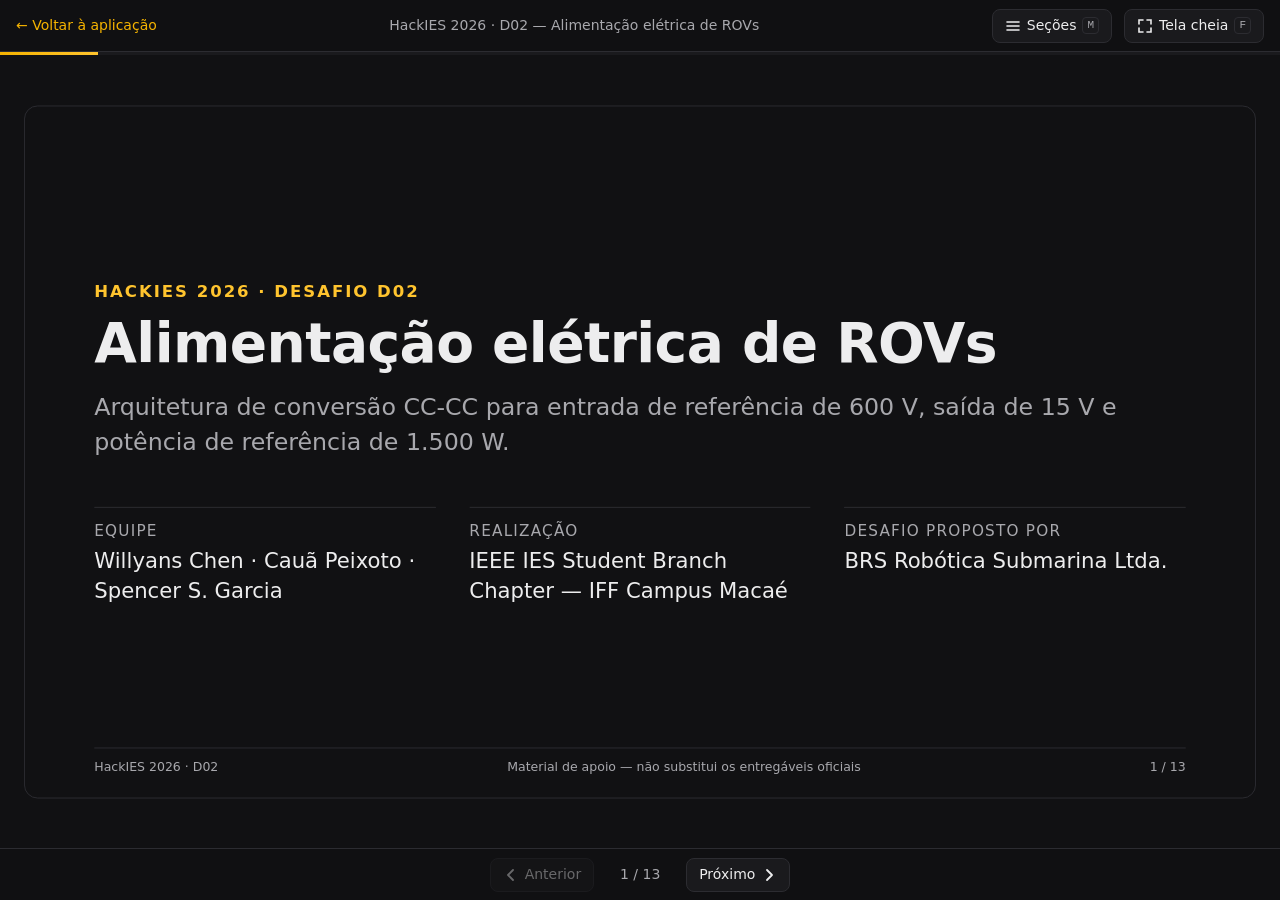
==== commit 4bc945c7: "Paleta "Alta tensão", menu recolhível e aviso da apresentação - Tokens de cor claro/escuro: grafite " ====
--- a/apresentacao.html
+++ b/apresentacao.html
@@ -28,20 +28,20 @@
 -->
 <style>
   :root {
-    --bg: #0b1220;
-    --surface: #111a2e;
-    --surface-2: #16223b;
-    --line: #23324f;
-    --text: #e2e8f0;
-    --muted: #94a3b8;
-    --accent: #38bdf8;
-    --accent-2: #22d3ee;
-    --tag-guia: #22d3ee;
-    --tag-brs: #60a5fa;
-    --tag-calc: #a5b4fc;
-    --tag-hip: #fbbf24;
-    --tag-pend: #fb923c;
-    --tag-dev: #94a3b8;
+    --bg: #111113;
+    --surface: #1a1a1d;
+    --surface-2: #202024;
+    --line: #2c2c31;
+    --text: #ededee;
+    --muted: #a8a8ad;
+    --accent: #f5b301;
+    --accent-2: #ffc42e;
+    --tag-guia: #8cc4ff;
+    --tag-brs: #2dd4bf;
+    --tag-calc: #c4b5fd;
+    --tag-hip: #fb923c;
+    --tag-pend: #fb7185;
+    --tag-dev: #a8a8ad;
     --font: system-ui, -apple-system, "Segoe UI", Roboto, "Helvetica Neue", Arial, "Noto Sans", sans-serif;
     --mono: ui-monospace, SFMono-Regular, Consolas, "Liberation Mono", Menlo, monospace;
     --chrome-h: 52px;
@@ -72,7 +72,7 @@
     gap: 12px;
     padding: 0 16px;
     border-bottom: 1px solid var(--line);
-    background: rgba(11, 18, 32, .92);
+    background: rgba(17, 17, 19, .92);
     transition: opacity .25s;
     z-index: 5;
   }
@@ -138,7 +138,7 @@
     justify-content: center;
     gap: 14px;
     border-top: 1px solid var(--line);
-    background: rgba(11, 18, 32, .92);
+    background: rgba(17, 17, 19, .92);
     transition: opacity .25s;
     z-index: 5;
   }
@@ -149,7 +149,7 @@
   body.is-fs.idle { cursor: none; }
 
   /* ---------- Menu de seções ---------- */
-  .backdrop { position: fixed; inset: 0; background: rgba(2, 6, 15, .55); opacity: 0; pointer-events: none; transition: opacity .2s; z-index: 9; }
+  .backdrop { position: fixed; inset: 0; background: rgba(0, 0, 0, .55); opacity: 0; pointer-events: none; transition: opacity .2s; z-index: 9; }
   .backdrop.open { opacity: 1; pointer-events: auto; }
   .drawer {
     position: fixed;
@@ -263,10 +263,10 @@
   /* Diagrama */
   .diagram { width: 100%; height: auto; display: block; }
   .diagram--h { display: none; }
-  .diagram .blk { fill: var(--surface); stroke: #334155; stroke-width: 2; }
+  .diagram .blk { fill: var(--surface); stroke: #4a4a52; stroke-width: 2; }
   .diagram .blk--key { stroke: var(--accent-2); stroke-width: 2.5; }
   .diagram .blk--ext { fill: var(--surface-2); }
-  .diagram .bottle { fill: rgba(56, 189, 248, .05); stroke: var(--accent); stroke-width: 2; stroke-dasharray: 9 7; }
+  .diagram .bottle { fill: rgba(245, 179, 1, .05); stroke: var(--accent); stroke-width: 2; stroke-dasharray: 9 7; }
   .diagram .bottle-label { fill: var(--accent); font-size: 15px; font-weight: 700; letter-spacing: .04em; }
   .diagram .t-title { fill: var(--text); font-size: 19px; font-weight: 700; font-family: var(--font); }
   .diagram .t-sub { fill: var(--muted); font-size: 15px; font-family: var(--font); }
